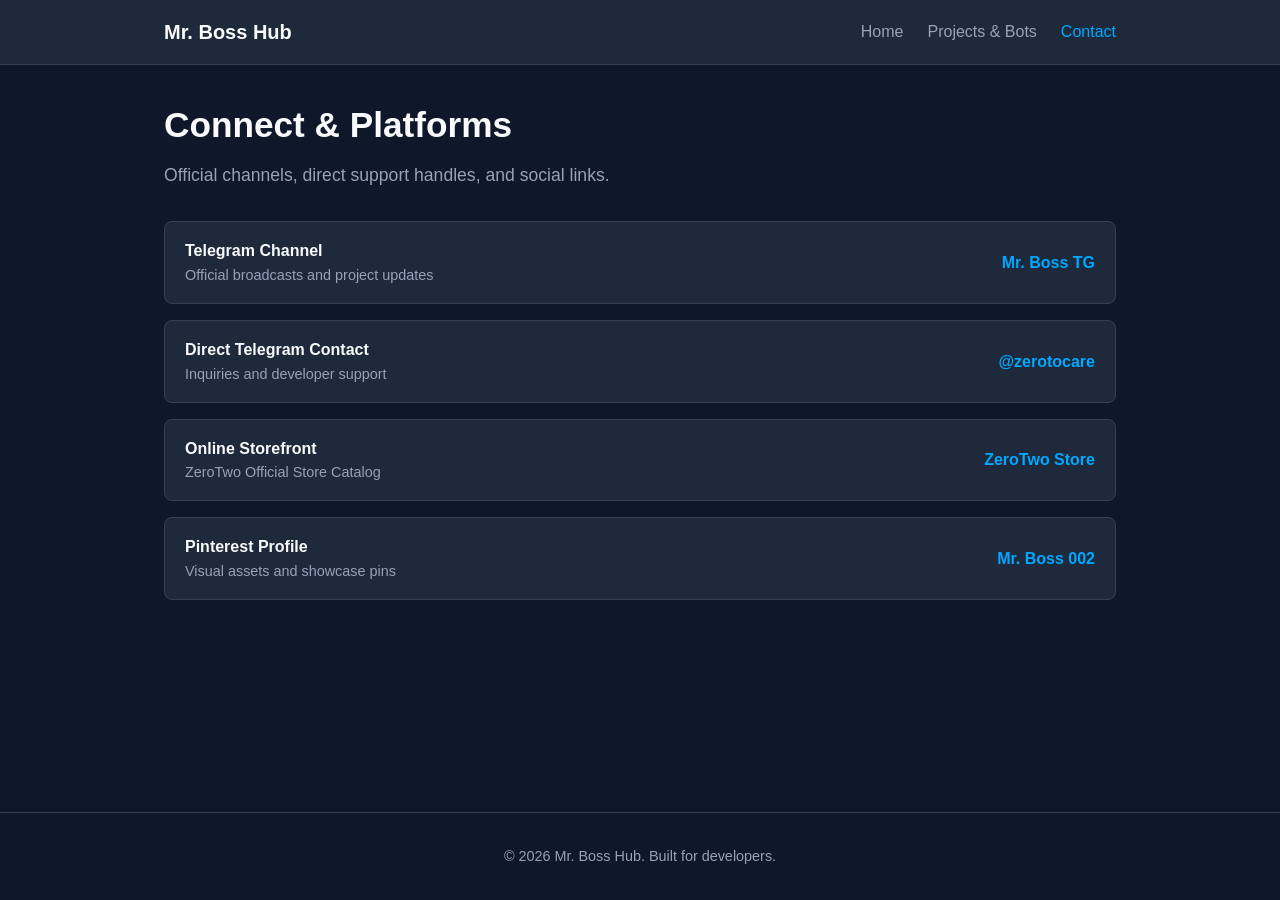
==== contact.html @ fef7d3c0 "Fix contact links for Telegram, Store, and Pinterest Updated links to point to specific channels and" ====
<!DOCTYPE html>
<html lang="en">
<head>
  <meta charset="UTF-8">
  <meta name="viewport" content="width=device-width, initial-scale=1.0">
  <title>Contact - Mr. Boss Hub</title>
  <link rel="stylesheet" href="style.css">
</head>
<body>

  <header>
    <nav>
      <a href="index.html" class="nav-brand">Mr. Boss Hub</a>
      <ul class="nav-links">
        <li><a href="index.html">Home</a></li>
        <li><a href="projects.html">Projects & Bots</a></li>
        <li><a href="contact.html" class="active">Contact</a></li>
      </ul>
    </nav>
  </header>

  <main>
    <section class="hero">
      <h1>Connect & Platforms</h1>
      <p>Official channels, direct support handles, and social links.</p>
    </section>

    <ul class="contact-list">
      <li class="contact-item">
        <div>
          <strong>Telegram Channel</strong>
          <p style="color: var(--text-muted); font-size: 0.9rem;">Official broadcasts and project updates</p>
        </div>
        <a href="https://t.me/MrBossTG" target="_blank" rel="noopener noreferrer">Mr. Boss TG</a>
      </li>

      <li class="contact-item">
        <div>
          <strong>Direct Telegram Contact</strong>
          <p style="color: var(--text-muted); font-size: 0.9rem;">Inquiries and developer support</p>
        </div>
        <a href="https://t.me/zerotocare" target="_blank" rel="noopener noreferrer">@zerotocare</a>
      </li>

      <li class="contact-item">
        <div>
          <strong>Online Storefront</strong>
          <p style="color: var(--text-muted); font-size: 0.9rem;">ZeroTwo Official Store Catalog</p>
        </div>
        <a href="https://sites.google.com/view/zerotwo-onlinestore" target="_blank" rel="noopener noreferrer">ZeroTwo Store</a>
      </li>

      <li class="contact-item">
        <div>
          <strong>Pinterest Profile</strong>
          <p style="color: var(--text-muted); font-size: 0.9rem;">Visual assets and showcase pins</p>
        </div>
        <a href="https://pinterest.com/MrBoss002" target="_blank" rel="noopener noreferrer">Mr. Boss 002</a>
      </li>
    </ul>
  </main>

  <footer>
    <p>&copy; 2026 Mr. Boss Hub. Built for developers.</p>
  </footer>

</body>
</html>
---- style.css ----
/* ==========================================================================
   Mr. Boss Hub - Developer Portfolio Stylesheet
   ========================================================================== */

:root {
  --bg-color: #0f172a;
  --card-bg: #1e293b;
  --accent-color: #0088cc;
  --accent-hover: #00a8ff;
  --text-main: #f8fafc;
  --text-muted: #94a3b8;
  --border-color: #334155;
  --success-color: #22c55e;
  --max-width: 1000px;
}

* {
  box-sizing: border-box;
  margin: 0;
  padding: 0;
}

body {
  font-family: -apple-system, BlinkMacSystemFont, "Segoe UI", Roboto, sans-serif;
  background-color: var(--bg-color);
  color: var(--text-main);
  line-height: 1.6;
  min-height: 100vh;
  display: flex;
  flex-direction: column;
}

/* --- Header & Navigation --- */
header {
  background-color: var(--card-bg);
  border-bottom: 1px solid var(--border-color);
  position: sticky;
  top: 0;
  z-index: 100;
}

nav {
  max-width: var(--max-width);
  margin: 0 auto;
  padding: 1rem 1.5rem;
  display: flex;
  justify-content: space-between;
  align-items: center;
}

.nav-brand {
  font-size: 1.25rem;
  font-weight: 700;
  color: var(--text-main);
  text-decoration: none;
}

.nav-links {
  display: flex;
  list-style: none;
  gap: 1.5rem;
}

.nav-links a {
  color: var(--text-muted);
  text-decoration: none;
  font-weight: 500;
  transition: color 0.2s ease;
}

.nav-links a:hover,
.nav-links a.active {
  color: var(--accent-hover);
}

/* --- Layout Container --- */
main {
  max-width: var(--max-width);
  width: 100%;
  margin: 2rem auto;
  padding: 0 1.5rem;
  flex: 1;
}

.hero {
  margin-bottom: 2rem;
}

.hero h1 {
  font-size: 2.2rem;
  margin-bottom: 0.5rem;
}

.hero p {
  color: var(--text-muted);
  font-size: 1.1rem;
}

/* --- Grid & Cards --- */
.card-grid {
  display: grid;
  grid-template-columns: repeat(auto-fit, minmax(280px, 1fr));
  gap: 1.5rem;
}

.card {
  background-color: var(--card-bg);
  border: 1px solid var(--border-color);
  border-radius: 8px;
  padding: 1.5rem;
  display: flex;
  flex-direction: column;
  justify-content: space-between;
  transition: transform 0.2s ease, border-color 0.2s ease;
}

.card:hover {
  transform: translateY(-3px);
  border-color: var(--accent-color);
}

.card-header {
  display: flex;
  justify-content: space-between;
  align-items: center;
  margin-bottom: 0.75rem;
}

.badge-online {
  background-color: rgba(34, 197, 94, 0.15);
  color: var(--success-color);
  font-size: 0.75rem;
  font-weight: 600;
  padding: 0.2rem 0.6rem;
  border-radius: 12px;
  border: 1px solid rgba(34, 197, 94, 0.3);
}

.btn {
  display: inline-block;
  background-color: var(--accent-color);
  color: #ffffff;
  padding: 0.6rem 1.2rem;
  border-radius: 6px;
  text-decoration: none;
  font-weight: 600;
  margin-top: 1rem;
  text-align: center;
  transition: background-color 0.2s ease;
}

.btn:hover {
  background-color: var(--accent-hover);
}

/* --- Contact List --- */
.contact-list {
  list-style: none;
  display: flex;
  flex-direction: column;
  gap: 1rem;
}

.contact-item {
  background-color: var(--card-bg);
  border: 1px solid var(--border-color);
  padding: 1rem 1.25rem;
  border-radius: 8px;
  display: flex;
  justify-content: space-between;
  align-items: center;
}

.contact-item a {
  color: var(--accent-hover);
  text-decoration: none;
  font-weight: 600;
}

footer {
  text-align: center;
  padding: 2rem 1.5rem;
  border-top: 1px solid var(--border-color);
  color: var(--text-muted);
  font-size: 0.9rem;
}
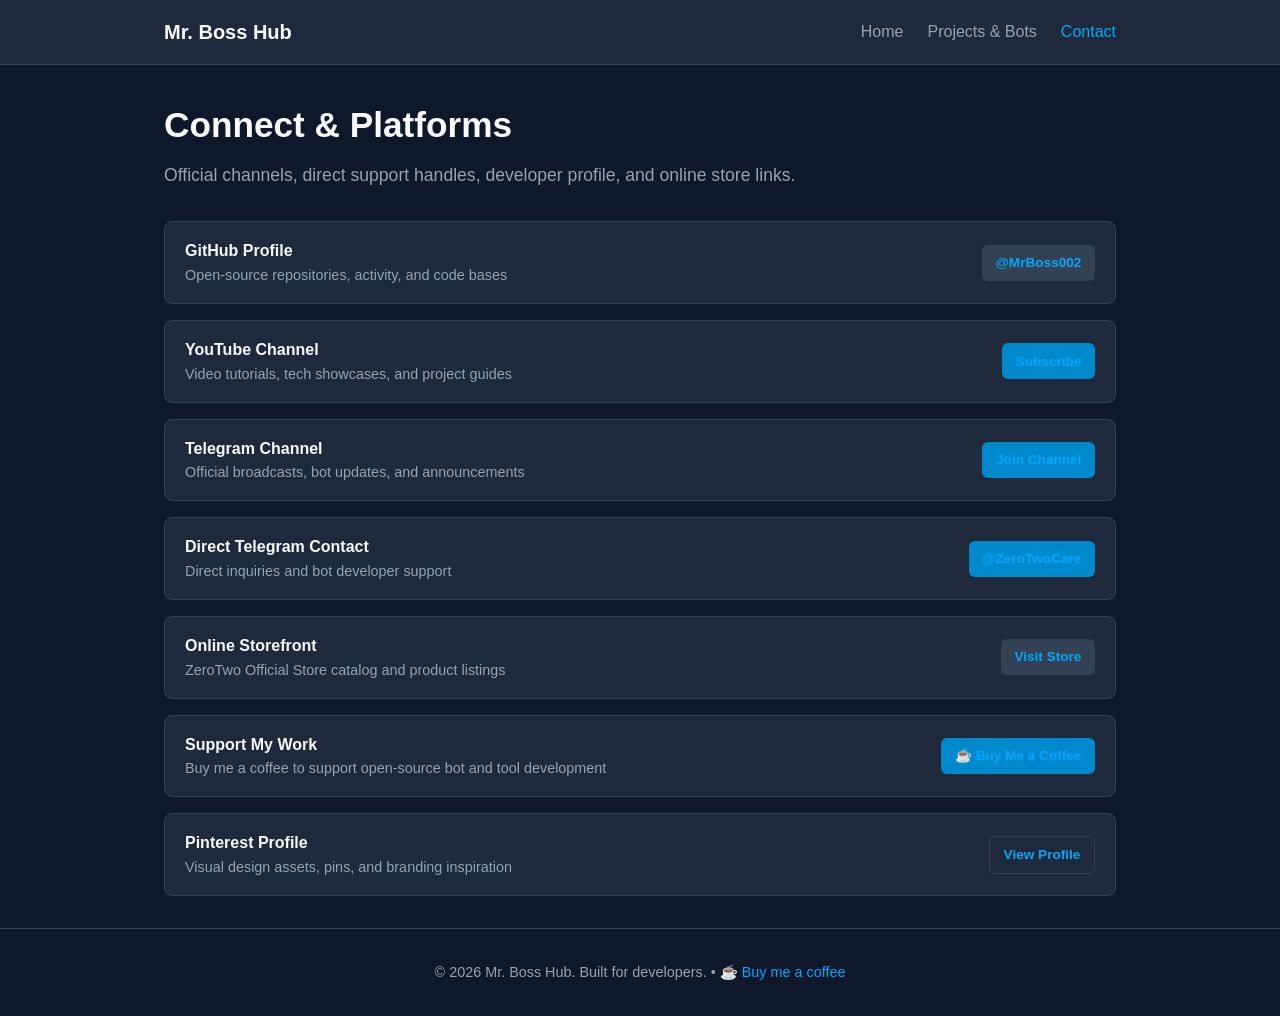
==== commit c536f733: "Update contact information and links in contact.html" ====
--- a/contact.html
+++ b/contact.html
@@ -22,46 +22,70 @@
   <main>
     <section class="hero">
       <h1>Connect & Platforms</h1>
-      <p>Official channels, direct support handles, and social links.</p>
+      <p>Official channels, direct support handles, developer profile, and online store links.</p>
     </section>
 
     <ul class="contact-list">
       <li class="contact-item">
         <div>
+          <strong>GitHub Profile</strong>
+          <p style="color: var(--text-muted); font-size: 0.9rem;">Open-source repositories, activity, and code bases</p>
+        </div>
+        <a href="https://github.com/MrBoss002" target="_blank" rel="noopener noreferrer" class="btn btn-secondary">@MrBoss002</a>
+      </li>
+
+      <li class="contact-item">
+        <div>
+          <strong>YouTube Channel</strong>
+          <p style="color: var(--text-muted); font-size: 0.9rem;">Video tutorials, tech showcases, and project guides</p>
+        </div>
+        <a href="https://youtube.com/@MrBoss002" target="_blank" rel="noopener noreferrer" class="btn btn-primary">Subscribe</a>
+      </li>
+
+      <li class="contact-item">
+        <div>
           <strong>Telegram Channel</strong>
-          <p style="color: var(--text-muted); font-size: 0.9rem;">Official broadcasts and project updates</p>
+          <p style="color: var(--text-muted); font-size: 0.9rem;">Official broadcasts, bot updates, and announcements</p>
         </div>
-        <a href="https://t.me/MrBossTG" target="_blank" rel="noopener noreferrer">Mr. Boss TG</a>
+        <a href="https://t.me/MrBossTG" target="_blank" rel="noopener noreferrer" class="btn btn-primary">Join Channel</a>
       </li>
 
       <li class="contact-item">
         <div>
           <strong>Direct Telegram Contact</strong>
-          <p style="color: var(--text-muted); font-size: 0.9rem;">Inquiries and developer support</p>
+          <p style="color: var(--text-muted); font-size: 0.9rem;">Direct inquiries and bot developer support</p>
         </div>
-        <a href="https://t.me/zerotocare" target="_blank" rel="noopener noreferrer">@zerotocare</a>
+        <a href="https://t.me/ZeroTwoCare" target="_blank" rel="noopener noreferrer" class="btn btn-primary">@ZeroTwoCare</a>
       </li>
 
       <li class="contact-item">
         <div>
           <strong>Online Storefront</strong>
-          <p style="color: var(--text-muted); font-size: 0.9rem;">ZeroTwo Official Store Catalog</p>
+          <p style="color: var(--text-muted); font-size: 0.9rem;">ZeroTwo Official Store catalog and product listings</p>
         </div>
-        <a href="https://sites.google.com/view/zerotwo-onlinestore" target="_blank" rel="noopener noreferrer">ZeroTwo Store</a>
+        <a href="https://sites.google.com/view/zerotwo-onlinestore" target="_blank" rel="noopener noreferrer" class="btn btn-secondary">Visit Store</a>
+      </li>
+
+      <li class="contact-item">
+        <div>
+          <strong>Support My Work</strong>
+          <p style="color: var(--text-muted); font-size: 0.9rem;">Buy me a coffee to support open-source bot and tool development</p>
+        </div>
+        <a href="https://www.buymeacoffee.com/MrBoss002" target="_blank" rel="noopener noreferrer" class="btn btn-primary">☕ Buy Me a Coffee</a>
       </li>
 
       <li class="contact-item">
         <div>
           <strong>Pinterest Profile</strong>
-          <p style="color: var(--text-muted); font-size: 0.9rem;">Visual assets and showcase pins</p>
+          <p style="color: var(--text-muted); font-size: 0.9rem;">Visual design assets, pins, and branding inspiration</p>
         </div>
-        <a href="https://pinterest.com/MrBoss002" target="_blank" rel="noopener noreferrer">Mr. Boss 002</a>
+        <a href="https://pinterest.com/MrBoss002" target="_blank" rel="noopener noreferrer" class="btn btn-action">View Profile</a>
       </li>
     </ul>
   </main>
 
   <footer>
-    <p>&copy; 2026 Mr. Boss Hub. Built for developers.</p>
+    <p>&copy; 2026 Mr. Boss Hub. Built for developers. • <a href="https://www.buymeacoffee.com/MrBoss002" target="_blank" rel="noopener noreferrer" style="color: var(--accent-hover); text-decoration: none;">☕ Buy me a coffee</a></p>
   </footer>
 
 </body>
--- a/style.css
+++ b/style.css
@@ -99,7 +99,7 @@
 /* --- Grid & Cards --- */
 .card-grid {
   display: grid;
-  grid-template-columns: repeat(auto-fit, minmax(280px, 1fr));
+  grid-template-columns: repeat(auto-fit, minmax(300px, 1fr));
   gap: 1.5rem;
 }
 
@@ -136,21 +136,73 @@
   border: 1px solid rgba(34, 197, 94, 0.3);
 }
 
+/* --- Tech Stack Tags --- */
+.tech-tags {
+  display: flex;
+  flex-wrap: wrap;
+  gap: 6px;
+  margin: 0.8rem 0;
+}
+
+.tag {
+  background-color: #0f172a;
+  color: var(--text-muted);
+  font-size: 0.75rem;
+  font-weight: 500;
+  padding: 2px 8px;
+  border-radius: 4px;
+  border: 1px solid var(--border-color);
+}
+
+/* --- Buttons & Action Rows --- */
+.card-actions {
+  display: flex;
+  flex-wrap: wrap;
+  gap: 8px;
+  margin-top: 1.25rem;
+}
+
 .btn {
-  display: inline-block;
+  display: inline-flex;
+  align-items: center;
+  justify-content: center;
+  padding: 0.45rem 0.85rem;
+  border-radius: 6px;
+  text-decoration: none;
+  font-size: 0.85rem;
+  font-weight: 600;
+  transition: all 0.2s ease;
+  cursor: pointer;
+}
+
+.btn-primary {
   background-color: var(--accent-color);
   color: #ffffff;
-  padding: 0.6rem 1.2rem;
-  border-radius: 6px;
-  text-decoration: none;
-  font-weight: 600;
-  margin-top: 1rem;
-  text-align: center;
-  transition: background-color 0.2s ease;
-}
-
-.btn:hover {
+}
+
+.btn-primary:hover {
   background-color: var(--accent-hover);
+}
+
+.btn-secondary {
+  background-color: #334155;
+  color: #ffffff;
+}
+
+.btn-secondary:hover {
+  background-color: #475569;
+}
+
+.btn-action {
+  background-color: transparent;
+  color: var(--text-muted);
+  border: 1px solid var(--border-color);
+}
+
+.btn-action:hover {
+  color: var(--text-main);
+  border-color: var(--accent-color);
+  background-color: rgba(0, 136, 204, 0.1);
 }
 
 /* --- Contact List --- */
@@ -177,6 +229,7 @@
   font-weight: 600;
 }
 
+/* --- Footer --- */
 footer {
   text-align: center;
   padding: 2rem 1.5rem;
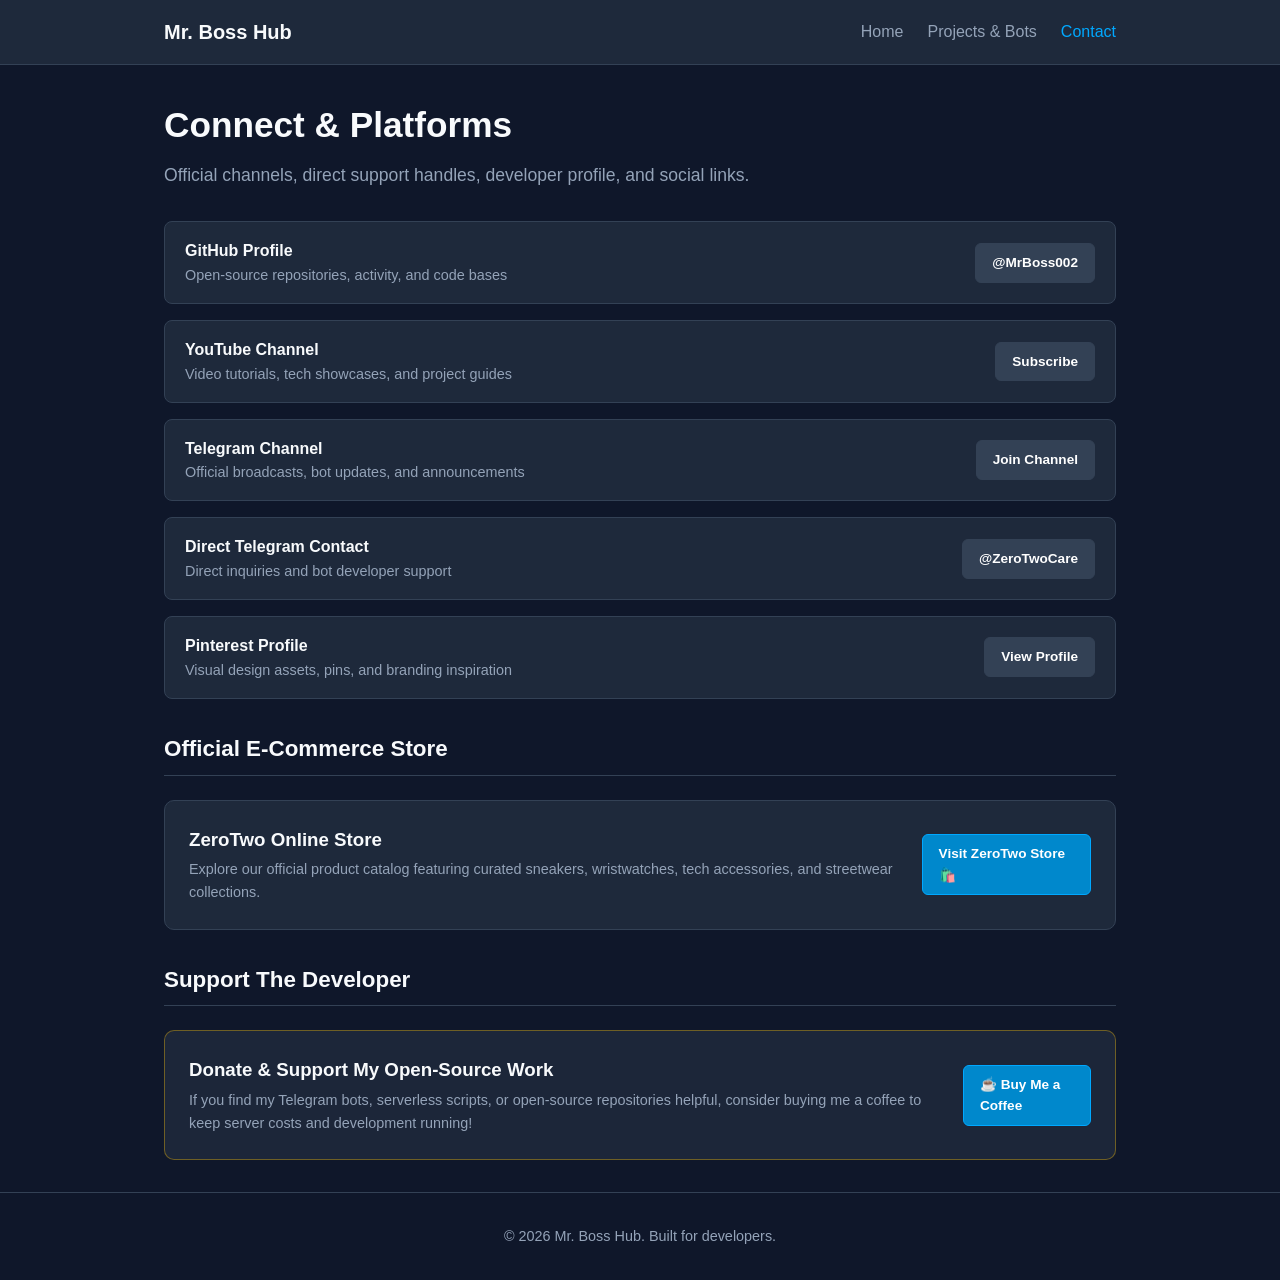
==== commit 6adae5e2: "Refactor contact section and update links Updated contact section with simplified links and removed " ====
--- a/contact.html
+++ b/contact.html
@@ -20,18 +20,19 @@
   </header>
 
   <main>
-    <section class="hero">
+    <section class="hero-simple">
       <h1>Connect & Platforms</h1>
-      <p>Official channels, direct support handles, developer profile, and online store links.</p>
+      <p>Official channels, direct support handles, developer profile, and social links.</p>
     </section>
 
+    <!-- Social & Developer Handles -->
     <ul class="contact-list">
       <li class="contact-item">
         <div>
           <strong>GitHub Profile</strong>
           <p style="color: var(--text-muted); font-size: 0.9rem;">Open-source repositories, activity, and code bases</p>
         </div>
-        <a href="https://github.com/MrBoss002" target="_blank" rel="noopener noreferrer" class="btn btn-secondary">@MrBoss002</a>
+        <a href="https://github.com/MrBoss002" target="_blank" rel="noopener noreferrer" class="btn">@MrBoss002</a>
       </li>
 
       <li class="contact-item">
@@ -39,7 +40,7 @@
           <strong>YouTube Channel</strong>
           <p style="color: var(--text-muted); font-size: 0.9rem;">Video tutorials, tech showcases, and project guides</p>
         </div>
-        <a href="https://youtube.com/@MrBoss002" target="_blank" rel="noopener noreferrer" class="btn btn-primary">Subscribe</a>
+        <a href="https://youtube.com/@MrBoss002" target="_blank" rel="noopener noreferrer" class="btn">Subscribe</a>
       </li>
 
       <li class="contact-item">
@@ -47,7 +48,7 @@
           <strong>Telegram Channel</strong>
           <p style="color: var(--text-muted); font-size: 0.9rem;">Official broadcasts, bot updates, and announcements</p>
         </div>
-        <a href="https://t.me/MrBossTG" target="_blank" rel="noopener noreferrer" class="btn btn-primary">Join Channel</a>
+        <a href="https://t.me/MrBossTG" target="_blank" rel="noopener noreferrer" class="btn">Join Channel</a>
       </li>
 
       <li class="contact-item">
@@ -55,23 +56,7 @@
           <strong>Direct Telegram Contact</strong>
           <p style="color: var(--text-muted); font-size: 0.9rem;">Direct inquiries and bot developer support</p>
         </div>
-        <a href="https://t.me/ZeroTwoCare" target="_blank" rel="noopener noreferrer" class="btn btn-primary">@ZeroTwoCare</a>
-      </li>
-
-      <li class="contact-item">
-        <div>
-          <strong>Online Storefront</strong>
-          <p style="color: var(--text-muted); font-size: 0.9rem;">ZeroTwo Official Store catalog and product listings</p>
-        </div>
-        <a href="https://sites.google.com/view/zerotwo-onlinestore" target="_blank" rel="noopener noreferrer" class="btn btn-secondary">Visit Store</a>
-      </li>
-
-      <li class="contact-item">
-        <div>
-          <strong>Support My Work</strong>
-          <p style="color: var(--text-muted); font-size: 0.9rem;">Buy me a coffee to support open-source bot and tool development</p>
-        </div>
-        <a href="https://www.buymeacoffee.com/MrBoss002" target="_blank" rel="noopener noreferrer" class="btn btn-primary">☕ Buy Me a Coffee</a>
+        <a href="https://t.me/ZeroTwoCare" target="_blank" rel="noopener noreferrer" class="btn">@ZeroTwoCare</a>
       </li>
 
       <li class="contact-item">
@@ -79,13 +64,33 @@
           <strong>Pinterest Profile</strong>
           <p style="color: var(--text-muted); font-size: 0.9rem;">Visual design assets, pins, and branding inspiration</p>
         </div>
-        <a href="https://pinterest.com/MrBoss002" target="_blank" rel="noopener noreferrer" class="btn btn-action">View Profile</a>
+        <a href="https://pinterest.com/MrBoss002" target="_blank" rel="noopener noreferrer" class="btn">View Profile</a>
       </li>
     </ul>
+
+    <!-- Dedicated E-Commerce Showcase -->
+    <h2 class="section-title">Official E-Commerce Store</h2>
+    <div class="special-box">
+      <div>
+        <h3>ZeroTwo Online Store</h3>
+        <p style="color: var(--text-muted); font-size: 0.9rem; margin-top: 4px;">Explore our official product catalog featuring curated sneakers, wristwatches, tech accessories, and streetwear collections.</p>
+      </div>
+      <a href="https://sites.google.com/view/zerotwo-onlinestore" target="_blank" rel="noopener noreferrer" class="btn btn-primary">Visit ZeroTwo Store 🛍️</a>
+    </div>
+
+    <!-- Dedicated Developer Support Section -->
+    <h2 class="section-title">Support The Developer</h2>
+    <div class="special-box special-box-support">
+      <div>
+        <h3>Donate & Support My Open-Source Work</h3>
+        <p style="color: var(--text-muted); font-size: 0.9rem; margin-top: 4px;">If you find my Telegram bots, serverless scripts, or open-source repositories helpful, consider buying me a coffee to keep server costs and development running!</p>
+      </div>
+      <a href="https://www.buymeacoffee.com/MrBoss002" target="_blank" rel="noopener noreferrer" class="btn btn-primary">☕ Buy Me a Coffee</a>
+    </div>
   </main>
 
   <footer>
-    <p>&copy; 2026 Mr. Boss Hub. Built for developers. • <a href="https://www.buymeacoffee.com/MrBoss002" target="_blank" rel="noopener noreferrer" style="color: var(--accent-hover); text-decoration: none;">☕ Buy me a coffee</a></p>
+    <p>&copy; 2026 Mr. Boss Hub. Built for developers.</p>
   </footer>
 
 </body>
--- a/style.css
+++ b/style.css
@@ -82,21 +82,94 @@
   flex: 1;
 }
 
-.hero {
+/* --- Home Hero with Avatar --- */
+.hero-wrapper {
+  display: flex;
+  align-items: center;
+  gap: 1.5rem;
+  margin-bottom: 2.5rem;
+}
+
+.profile-avatar {
+  width: 90px;
+  height: 90px;
+  border-radius: 50%;
+  border: 3px solid var(--accent-color);
+  object-fit: cover;
+  flex-shrink: 0;
+}
+
+.hero-text h1 {
+  font-size: 2.2rem;
+  margin-bottom: 0.3rem;
+}
+
+.hero-text p {
+  color: var(--text-muted);
+  font-size: 1.1rem;
+}
+
+.hero-simple {
   margin-bottom: 2rem;
 }
 
-.hero h1 {
+.hero-simple h1 {
   font-size: 2.2rem;
   margin-bottom: 0.5rem;
 }
 
-.hero p {
+.hero-simple p {
   color: var(--text-muted);
   font-size: 1.1rem;
 }
 
-/* --- Grid & Cards --- */
+/* --- Home Showcase Sections --- */
+.section-title {
+  font-size: 1.4rem;
+  margin: 2rem 0 1rem 0;
+  color: var(--text-main);
+  border-bottom: 1px solid var(--border-color);
+  padding-bottom: 0.5rem;
+}
+
+.featured-banner {
+  background-color: var(--card-bg);
+  border: 1px solid var(--accent-color);
+  border-radius: 10px;
+  padding: 1.75rem;
+  margin-bottom: 2rem;
+}
+
+.featured-header {
+  display: flex;
+  justify-content: space-between;
+  align-items: center;
+  margin-bottom: 0.75rem;
+}
+
+.home-nav-grid {
+  display: grid;
+  grid-template-columns: repeat(auto-fit, minmax(280px, 1fr));
+  gap: 1.5rem;
+}
+
+.home-nav-card {
+  background-color: var(--card-bg);
+  border: 1px solid var(--border-color);
+  border-radius: 8px;
+  padding: 1.5rem;
+  display: flex;
+  flex-direction: column;
+  justify-content: space-between;
+  transition: transform 0.2s ease, border-color 0.2s ease;
+}
+
+.home-nav-card:hover {
+  transform: translateY(-3px);
+  border-color: var(--accent-color);
+}
+
+/* --- Projects Grid & Cards --- */
 .card-grid {
   display: grid;
   grid-template-columns: repeat(auto-fit, minmax(300px, 1fr));
@@ -136,7 +209,7 @@
   border: 1px solid rgba(34, 197, 94, 0.3);
 }
 
-/* --- Tech Stack Tags --- */
+/* --- Tech Tags --- */
 .tech-tags {
   display: flex;
   flex-wrap: wrap;
@@ -154,7 +227,7 @@
   border: 1px solid var(--border-color);
 }
 
-/* --- Buttons & Action Rows --- */
+/* --- Universal Buttons --- */
 .card-actions {
   display: flex;
   flex-wrap: wrap;
@@ -166,46 +239,36 @@
   display: inline-flex;
   align-items: center;
   justify-content: center;
-  padding: 0.45rem 0.85rem;
+  padding: 0.5rem 1rem;
   border-radius: 6px;
   text-decoration: none;
   font-size: 0.85rem;
   font-weight: 600;
+  background-color: #334155;
+  color: #ffffff;
+  border: 1px solid var(--border-color);
   transition: all 0.2s ease;
   cursor: pointer;
+}
+
+.btn:hover {
+  background-color: var(--accent-color);
+  color: #ffffff;
+  border-color: var(--accent-hover);
+  transform: translateY(-1px);
 }
 
 .btn-primary {
   background-color: var(--accent-color);
   color: #ffffff;
+  border-color: var(--accent-hover);
 }
 
 .btn-primary:hover {
   background-color: var(--accent-hover);
 }
 
-.btn-secondary {
-  background-color: #334155;
-  color: #ffffff;
-}
-
-.btn-secondary:hover {
-  background-color: #475569;
-}
-
-.btn-action {
-  background-color: transparent;
-  color: var(--text-muted);
-  border: 1px solid var(--border-color);
-}
-
-.btn-action:hover {
-  color: var(--text-main);
-  border-color: var(--accent-color);
-  background-color: rgba(0, 136, 204, 0.1);
-}
-
-/* --- Contact List --- */
+/* --- Contact List & Dedicated Sections --- */
 .contact-list {
   list-style: none;
   display: flex;
@@ -223,10 +286,41 @@
   align-items: center;
 }
 
-.contact-item a {
-  color: var(--accent-hover);
-  text-decoration: none;
-  font-weight: 600;
+.special-box {
+  background-color: var(--card-bg);
+  border: 1px solid var(--border-color);
+  border-radius: 10px;
+  padding: 1.5rem;
+  margin-top: 1.5rem;
+  display: flex;
+  justify-content: space-between;
+  align-items: center;
+  gap: 1rem;
+}
+
+.special-box-support {
+  border-color: rgba(234, 179, 8, 0.4);
+  background-color: rgba(30, 41, 59, 0.9);
+}
+
+/* Responsive adjustment for Mobile */
+@media (max-width: 600px) {
+  .hero-wrapper {
+    flex-direction: column;
+    text-align: center;
+  }
+
+  .contact-item,
+  .special-box {
+    flex-direction: column;
+    align-items: flex-start;
+    gap: 0.75rem;
+  }
+
+  .contact-item .btn,
+  .special-box .btn {
+    width: 100%;
+  }
 }
 
 /* --- Footer --- */
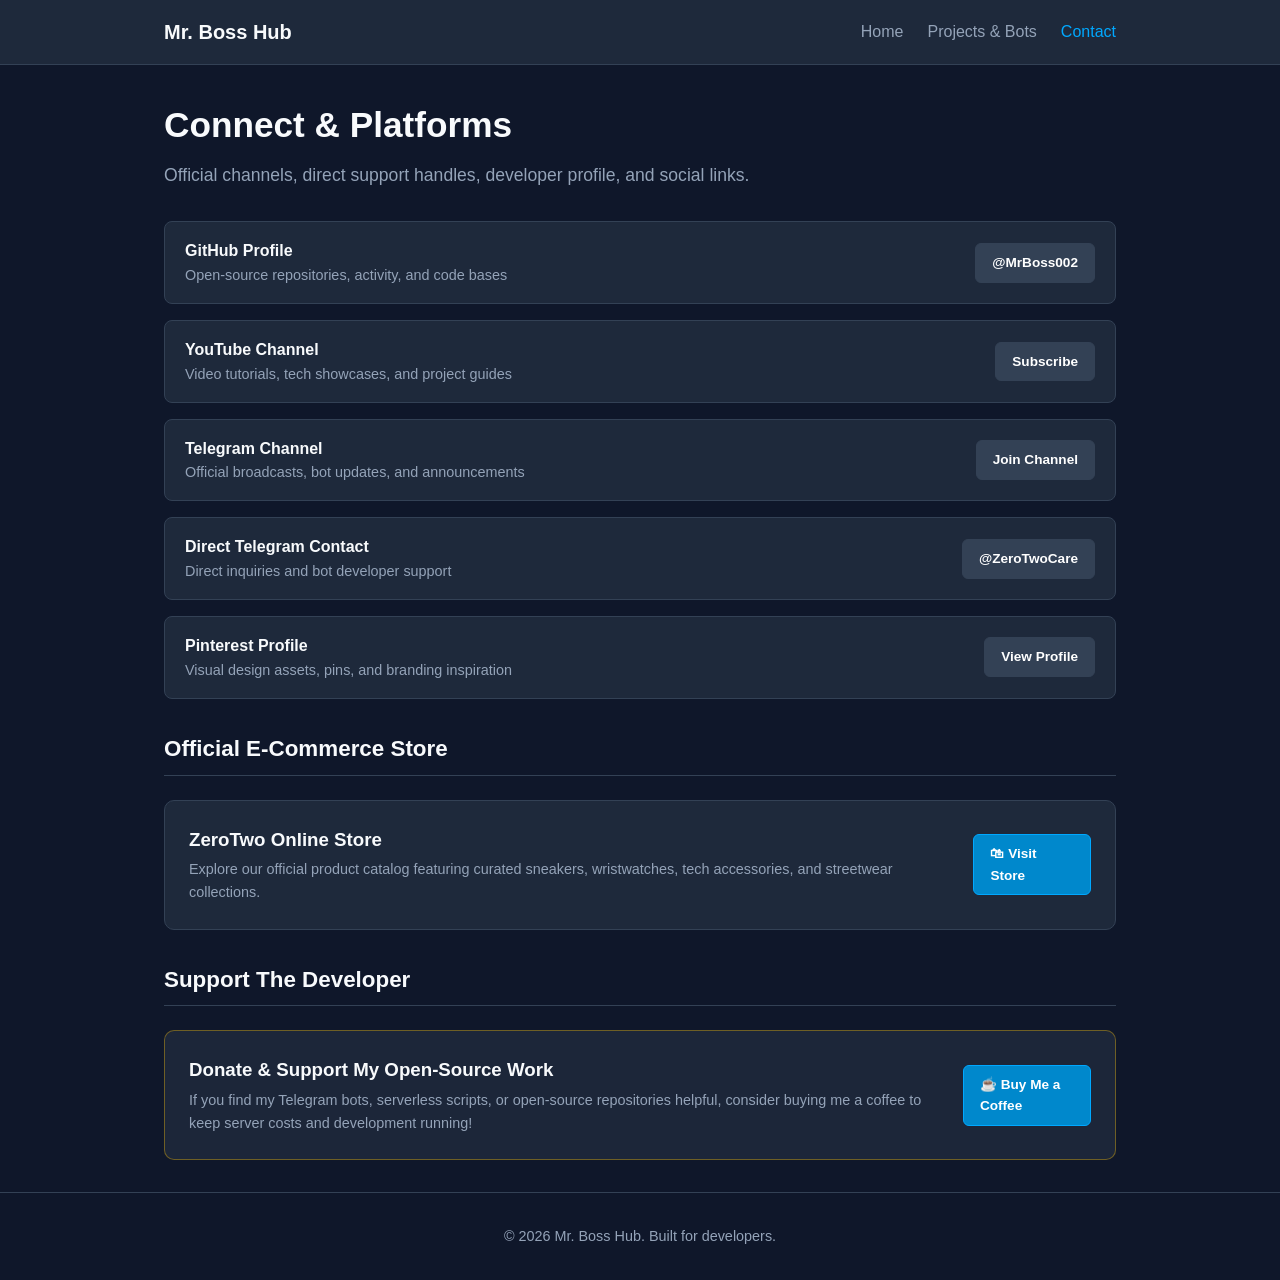
==== commit 1c6c6fd9: "Update store link button text" ====
--- a/contact.html
+++ b/contact.html
@@ -75,7 +75,7 @@
         <h3>ZeroTwo Online Store</h3>
         <p style="color: var(--text-muted); font-size: 0.9rem; margin-top: 4px;">Explore our official product catalog featuring curated sneakers, wristwatches, tech accessories, and streetwear collections.</p>
       </div>
-      <a href="https://sites.google.com/view/zerotwo-onlinestore" target="_blank" rel="noopener noreferrer" class="btn btn-primary">Visit ZeroTwo Store 🛍️</a>
+      <a href="https://sites.google.com/view/zerotwo-onlinestore" target="_blank" rel="noopener noreferrer" class="btn btn-primary">🛍 Visit Store</a>
     </div>
 
     <!-- Dedicated Developer Support Section -->
--- a/style.css
+++ b/style.css
@@ -85,7 +85,7 @@
 /* --- Home Hero with Avatar --- */
 .hero-wrapper {
   display: flex;
-  align-items: center;
+  align-items: flex-start; /* Aligns avatar to top */
   gap: 1.5rem;
   margin-bottom: 2.5rem;
 }
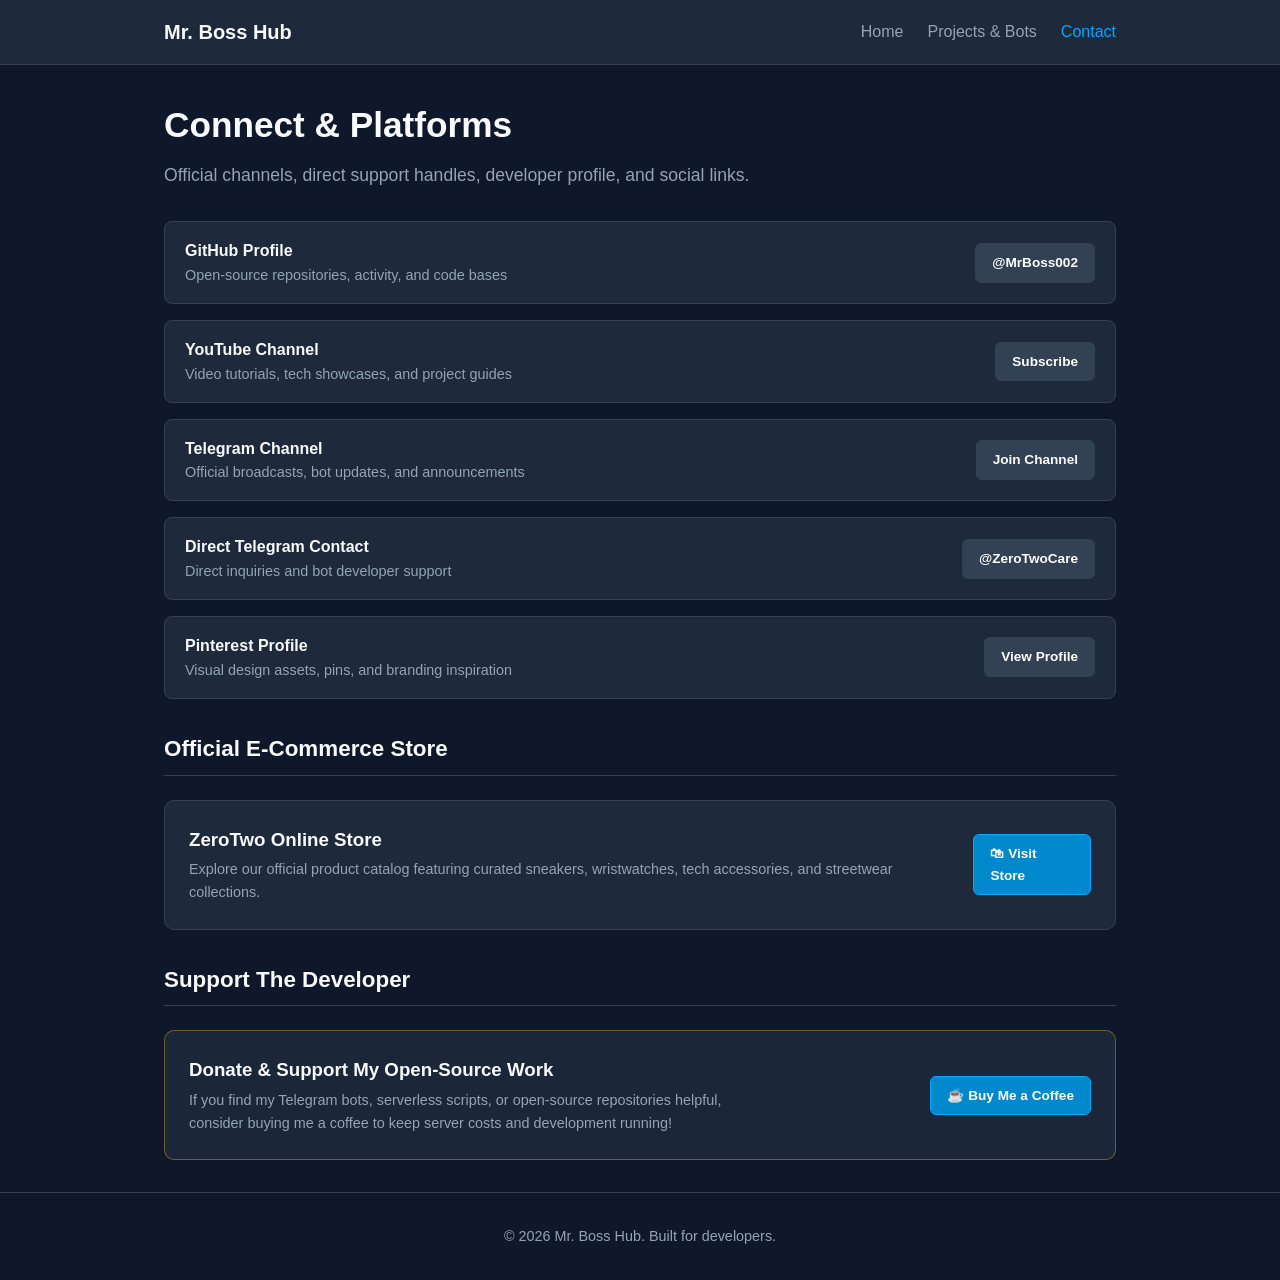
==== commit dcfb4504: "Improve donation message formatting Updated donation message to include a line break for better read" ====
--- a/contact.html
+++ b/contact.html
@@ -83,7 +83,7 @@
     <div class="special-box special-box-support">
       <div>
         <h3>Donate & Support My Open-Source Work</h3>
-        <p style="color: var(--text-muted); font-size: 0.9rem; margin-top: 4px;">If you find my Telegram bots, serverless scripts, or open-source repositories helpful, consider buying me a coffee to keep server costs and development running!</p>
+        <p style="color: var(--text-muted); font-size: 0.9rem; margin-top: 4px;">If you find my Telegram bots, serverless scripts, or open-source repositories helpful,<br> consider buying me a coffee to keep server costs and development running!</p>
       </div>
       <a href="https://www.buymeacoffee.com/MrBoss002" target="_blank" rel="noopener noreferrer" class="btn btn-primary">☕ Buy Me a Coffee</a>
     </div>
--- a/style.css
+++ b/style.css
@@ -268,6 +268,12 @@
   background-color: var(--accent-hover);
 }
 
+.btn-single-line {
+  white-space: nowrap;
+  flex-shrink: 0;
+  padding: 0.6rem 1.25rem;
+}
+
 /* --- Contact List & Dedicated Sections --- */
 .contact-list {
   list-style: none;
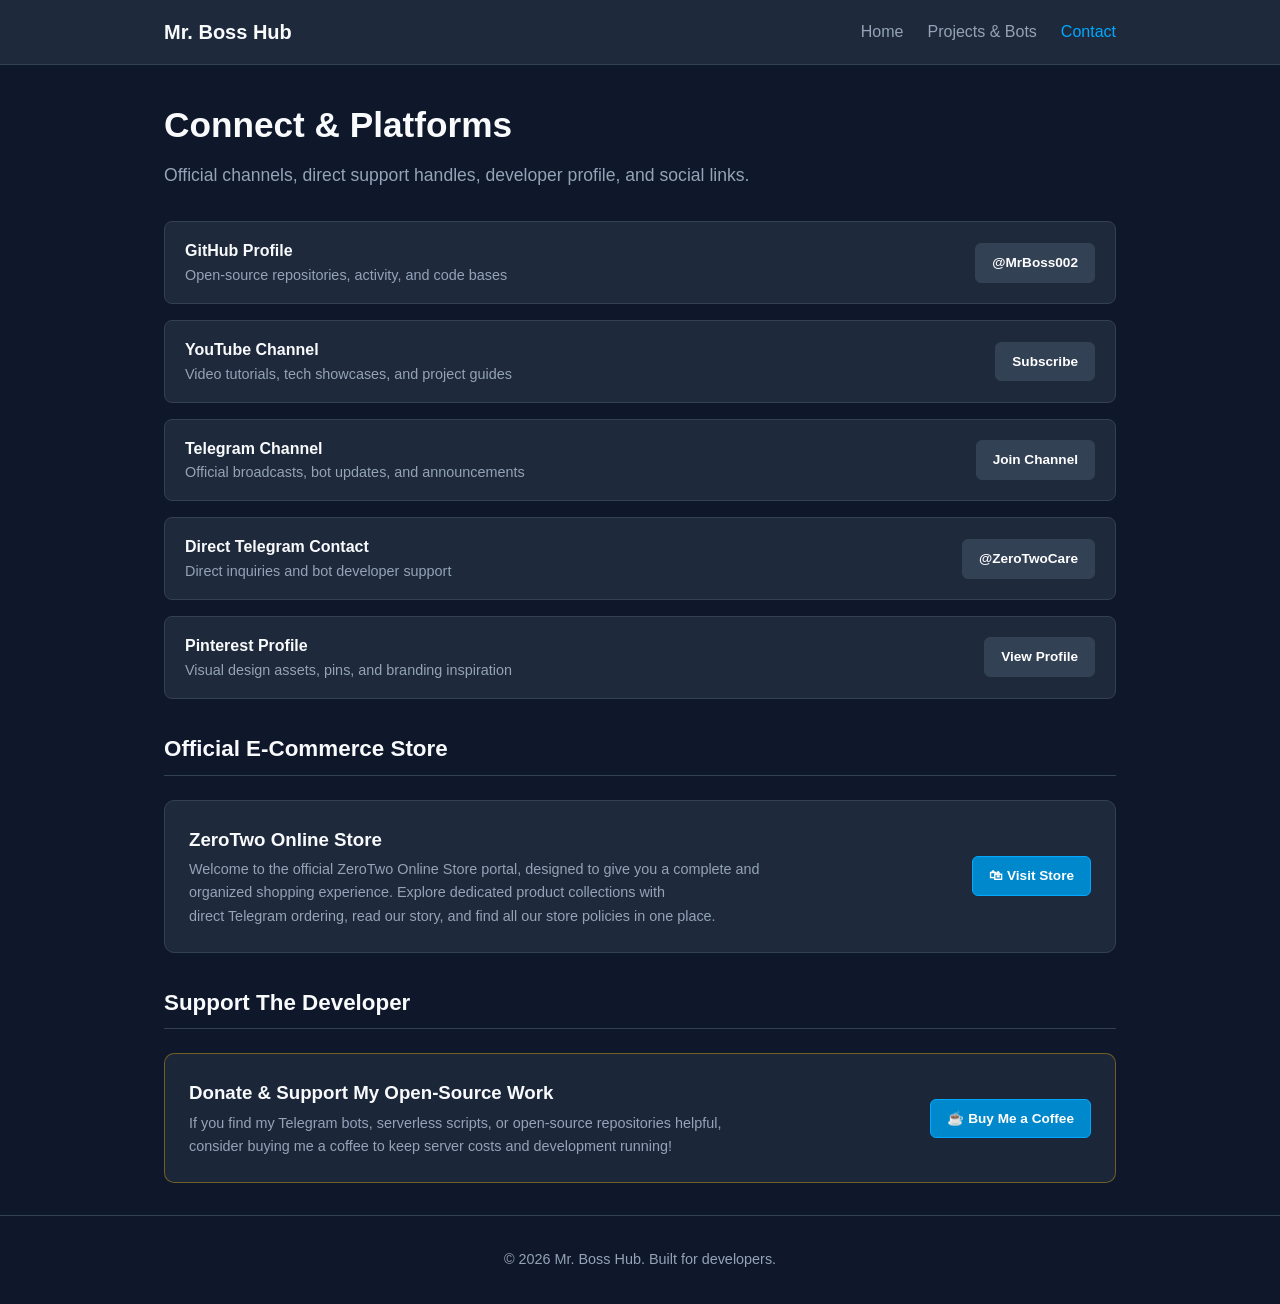
==== commit 94b17357: "Revise store description in contact.html Updated store description for clarity and detail." ====
--- a/contact.html
+++ b/contact.html
@@ -73,7 +73,7 @@
     <div class="special-box">
       <div>
         <h3>ZeroTwo Online Store</h3>
-        <p style="color: var(--text-muted); font-size: 0.9rem; margin-top: 4px;">Explore our official product catalog featuring curated sneakers, wristwatches, tech accessories, and streetwear collections.</p>
+        <p style="color: var(--text-muted); font-size: 0.9rem; margin-top: 4px;">Welcome to the official ZeroTwo Online Store portal, designed to give you a complete and <br>organized shopping experience. Explore dedicated product collections with <br>direct Telegram ordering, read our story, and find all our store policies in one place.</p>
       </div>
       <a href="https://sites.google.com/view/zerotwo-onlinestore" target="_blank" rel="noopener noreferrer" class="btn btn-primary">🛍 Visit Store</a>
     </div>
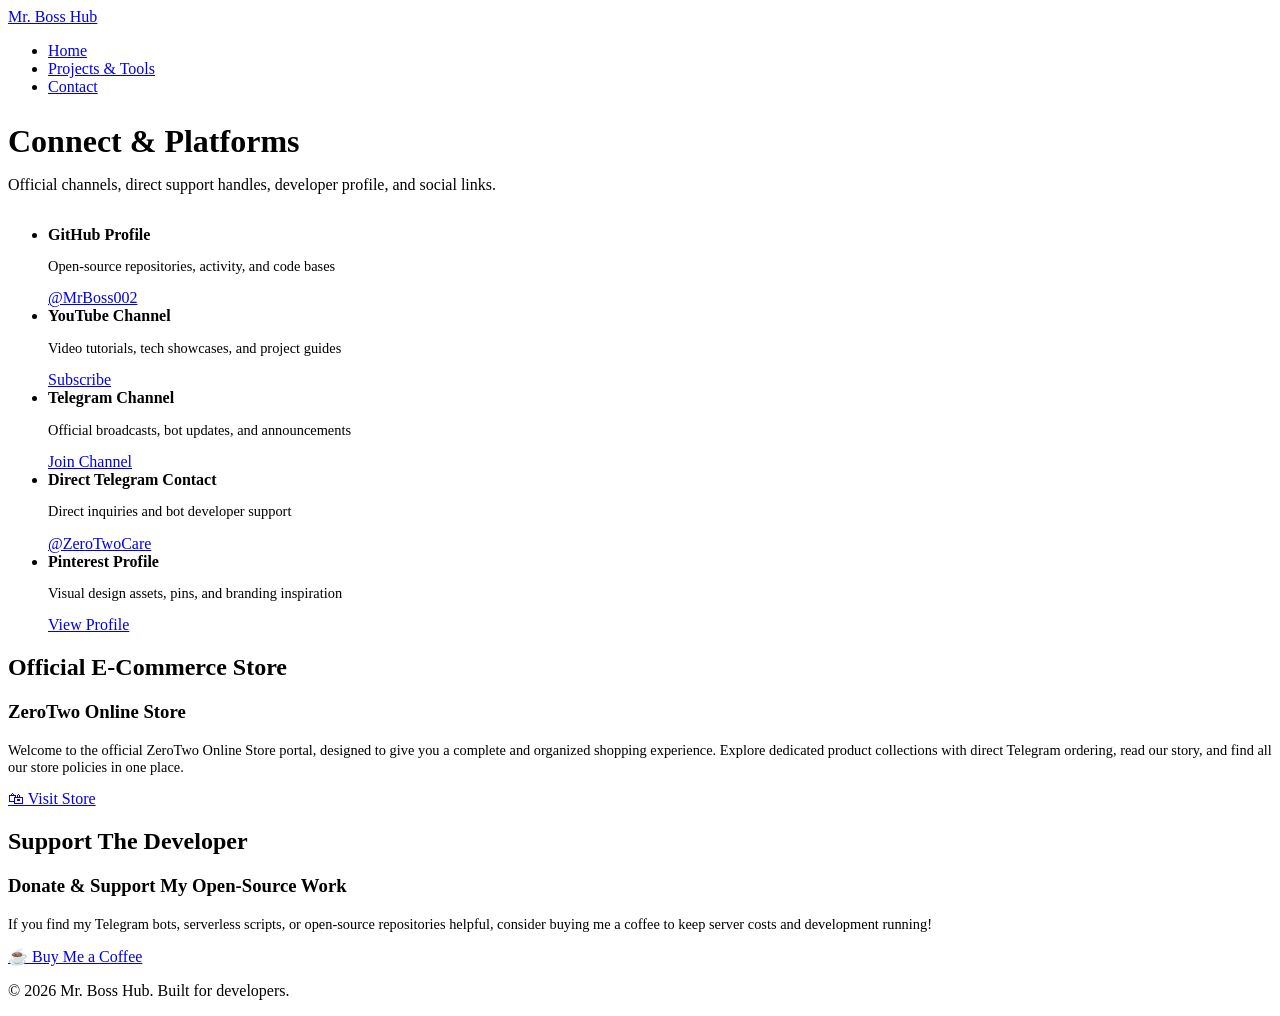
==== commit 21e9335d: "Update contact.html for styling and content changes" ====
--- a/contact.html
+++ b/contact.html
@@ -4,7 +4,7 @@
   <meta charset="UTF-8">
   <meta name="viewport" content="width=device-width, initial-scale=1.0">
   <title>Contact - Mr. Boss Hub</title>
-  <link rel="stylesheet" href="style.css">
+  <link rel="stylesheet" href="styles.css">
 </head>
 <body>
 
@@ -13,21 +13,21 @@
       <a href="index.html" class="nav-brand">Mr. Boss Hub</a>
       <ul class="nav-links">
         <li><a href="index.html">Home</a></li>
-        <li><a href="projects.html">Projects & Bots</a></li>
+        <li><a href="projects.html">Projects & Tools</a></li>
         <li><a href="contact.html" class="active">Contact</a></li>
       </ul>
     </nav>
   </header>
 
   <main>
-    <section class="hero-simple">
-      <h1>Connect & Platforms</h1>
-      <p>Official channels, direct support handles, developer profile, and social links.</p>
+    <section class="hero" style="margin-bottom: 2rem;">
+      <h1 style="font-size: 2rem; margin-bottom: 0.5rem;">Connect & Platforms</h1>
+      <p style="color: var(--text-muted);">Official channels, direct support handles, developer profile, and social links.</p>
     </section>
 
     <!-- Social & Developer Handles -->
     <ul class="contact-list">
-      <li class="contact-item">
+      <li class="contact-item glass-card">
         <div>
           <strong>GitHub Profile</strong>
           <p style="color: var(--text-muted); font-size: 0.9rem;">Open-source repositories, activity, and code bases</p>
@@ -35,7 +35,7 @@
         <a href="https://github.com/MrBoss002" target="_blank" rel="noopener noreferrer" class="btn">@MrBoss002</a>
       </li>
 
-      <li class="contact-item">
+      <li class="contact-item glass-card">
         <div>
           <strong>YouTube Channel</strong>
           <p style="color: var(--text-muted); font-size: 0.9rem;">Video tutorials, tech showcases, and project guides</p>
@@ -43,7 +43,7 @@
         <a href="https://youtube.com/@MrBoss002" target="_blank" rel="noopener noreferrer" class="btn">Subscribe</a>
       </li>
 
-      <li class="contact-item">
+      <li class="contact-item glass-card">
         <div>
           <strong>Telegram Channel</strong>
           <p style="color: var(--text-muted); font-size: 0.9rem;">Official broadcasts, bot updates, and announcements</p>
@@ -51,7 +51,7 @@
         <a href="https://t.me/MrBossTG" target="_blank" rel="noopener noreferrer" class="btn">Join Channel</a>
       </li>
 
-      <li class="contact-item">
+      <li class="contact-item glass-card">
         <div>
           <strong>Direct Telegram Contact</strong>
           <p style="color: var(--text-muted); font-size: 0.9rem;">Direct inquiries and bot developer support</p>
@@ -59,7 +59,7 @@
         <a href="https://t.me/ZeroTwoCare" target="_blank" rel="noopener noreferrer" class="btn">@ZeroTwoCare</a>
       </li>
 
-      <li class="contact-item">
+      <li class="contact-item glass-card">
         <div>
           <strong>Pinterest Profile</strong>
           <p style="color: var(--text-muted); font-size: 0.9rem;">Visual design assets, pins, and branding inspiration</p>
@@ -70,20 +70,20 @@
 
     <!-- Dedicated E-Commerce Showcase -->
     <h2 class="section-title">Official E-Commerce Store</h2>
-    <div class="special-box">
+    <div class="special-box glass-card">
       <div>
         <h3>ZeroTwo Online Store</h3>
-        <p style="color: var(--text-muted); font-size: 0.9rem; margin-top: 4px;">Welcome to the official ZeroTwo Online Store portal, designed to give you a complete and <br>organized shopping experience. Explore dedicated product collections with <br>direct Telegram ordering, read our story, and find all our store policies in one place.</p>
+        <p style="color: var(--text-muted); font-size: 0.9rem; margin-top: 4px;">Welcome to the official ZeroTwo Online Store portal, designed to give you a complete and organized shopping experience. Explore dedicated product collections with direct Telegram ordering, read our story, and find all our store policies in one place.</p>
       </div>
       <a href="https://sites.google.com/view/zerotwo-onlinestore" target="_blank" rel="noopener noreferrer" class="btn btn-primary">🛍 Visit Store</a>
     </div>
 
     <!-- Dedicated Developer Support Section -->
     <h2 class="section-title">Support The Developer</h2>
-    <div class="special-box special-box-support">
+    <div class="special-box special-box-support glass-card">
       <div>
         <h3>Donate & Support My Open-Source Work</h3>
-        <p style="color: var(--text-muted); font-size: 0.9rem; margin-top: 4px;">If you find my Telegram bots, serverless scripts, or open-source repositories helpful,<br> consider buying me a coffee to keep server costs and development running!</p>
+        <p style="color: var(--text-muted); font-size: 0.9rem; margin-top: 4px;">If you find my Telegram bots, serverless scripts, or open-source repositories helpful, consider buying me a coffee to keep server costs and development running!</p>
       </div>
       <a href="https://www.buymeacoffee.com/MrBoss002" target="_blank" rel="noopener noreferrer" class="btn btn-primary">☕ Buy Me a Coffee</a>
     </div>
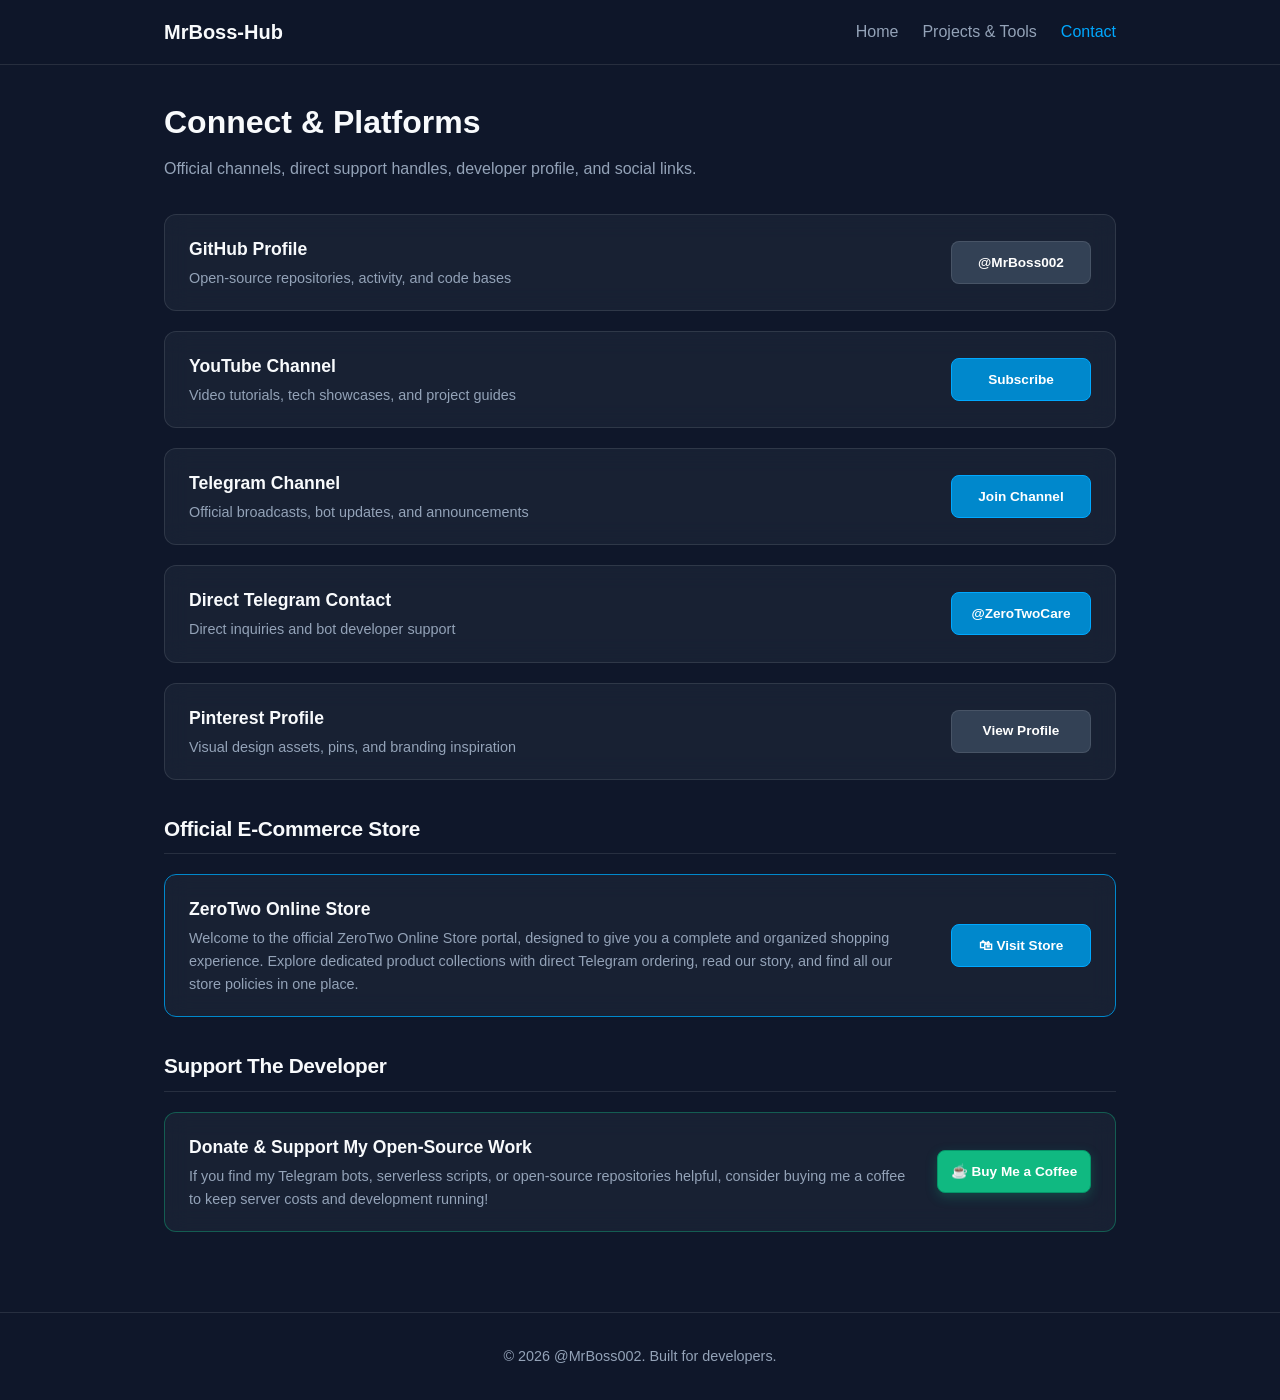
==== commit b3ae3e91: "Update branding and contact information in HTML" ====
--- a/contact.html
+++ b/contact.html
@@ -3,14 +3,14 @@
 <head>
   <meta charset="UTF-8">
   <meta name="viewport" content="width=device-width, initial-scale=1.0">
-  <title>Contact - Mr. Boss Hub</title>
+  <title>Contact - MrBoss-Hub</title>
   <link rel="stylesheet" href="styles.css">
 </head>
 <body>
 
   <header>
     <nav>
-      <a href="index.html" class="nav-brand">Mr. Boss Hub</a>
+      <a href="index.html" class="nav-brand">MrBoss-Hub</a>
       <ul class="nav-links">
         <li><a href="index.html">Home</a></li>
         <li><a href="projects.html">Projects & Tools</a></li>
@@ -27,42 +27,42 @@
 
     <!-- Social & Developer Handles -->
     <ul class="contact-list">
-      <li class="contact-item glass-card">
-        <div>
+      <li class="contact-item">
+        <div class="contact-info">
           <strong>GitHub Profile</strong>
-          <p style="color: var(--text-muted); font-size: 0.9rem;">Open-source repositories, activity, and code bases</p>
+          <span>Open-source repositories, activity, and code bases</span>
         </div>
         <a href="https://github.com/MrBoss002" target="_blank" rel="noopener noreferrer" class="btn">@MrBoss002</a>
       </li>
 
-      <li class="contact-item glass-card">
-        <div>
+      <li class="contact-item">
+        <div class="contact-info">
           <strong>YouTube Channel</strong>
-          <p style="color: var(--text-muted); font-size: 0.9rem;">Video tutorials, tech showcases, and project guides</p>
+          <span>Video tutorials, tech showcases, and project guides</span>
         </div>
-        <a href="https://youtube.com/@MrBoss002" target="_blank" rel="noopener noreferrer" class="btn">Subscribe</a>
+        <a href="https://youtube.com/@MrBoss002" target="_blank" rel="noopener noreferrer" class="btn btn-primary">Subscribe</a>
       </li>
 
-      <li class="contact-item glass-card">
-        <div>
+      <li class="contact-item">
+        <div class="contact-info">
           <strong>Telegram Channel</strong>
-          <p style="color: var(--text-muted); font-size: 0.9rem;">Official broadcasts, bot updates, and announcements</p>
+          <span>Official broadcasts, bot updates, and announcements</span>
         </div>
-        <a href="https://t.me/MrBossTG" target="_blank" rel="noopener noreferrer" class="btn">Join Channel</a>
+        <a href="https://t.me/MrBossTG" target="_blank" rel="noopener noreferrer" class="btn btn-primary">Join Channel</a>
       </li>
 
-      <li class="contact-item glass-card">
-        <div>
+      <li class="contact-item">
+        <div class="contact-info">
           <strong>Direct Telegram Contact</strong>
-          <p style="color: var(--text-muted); font-size: 0.9rem;">Direct inquiries and bot developer support</p>
+          <span>Direct inquiries and bot developer support</span>
         </div>
-        <a href="https://t.me/ZeroTwoCare" target="_blank" rel="noopener noreferrer" class="btn">@ZeroTwoCare</a>
+        <a href="https://t.me/ZeroTwoCare" target="_blank" rel="noopener noreferrer" class="btn btn-primary">@ZeroTwoCare</a>
       </li>
 
-      <li class="contact-item glass-card">
-        <div>
+      <li class="contact-item">
+        <div class="contact-info">
           <strong>Pinterest Profile</strong>
-          <p style="color: var(--text-muted); font-size: 0.9rem;">Visual design assets, pins, and branding inspiration</p>
+          <span>Visual design assets, pins, and branding inspiration</span>
         </div>
         <a href="https://pinterest.com/MrBoss002" target="_blank" rel="noopener noreferrer" class="btn">View Profile</a>
       </li>
@@ -70,27 +70,27 @@
 
     <!-- Dedicated E-Commerce Showcase -->
     <h2 class="section-title">Official E-Commerce Store</h2>
-    <div class="special-box glass-card">
-      <div>
-        <h3>ZeroTwo Online Store</h3>
-        <p style="color: var(--text-muted); font-size: 0.9rem; margin-top: 4px;">Welcome to the official ZeroTwo Online Store portal, designed to give you a complete and organized shopping experience. Explore dedicated product collections with direct Telegram ordering, read our story, and find all our store policies in one place.</p>
+    <div class="contact-item" style="border-color: var(--accent-color);">
+      <div class="contact-info">
+        <strong>ZeroTwo Online Store</strong>
+        <span>Welcome to the official ZeroTwo Online Store portal, designed to give you a complete and organized shopping experience. Explore dedicated product collections with direct Telegram ordering, read our story, and find all our store policies in one place.</span>
       </div>
       <a href="https://sites.google.com/view/zerotwo-onlinestore" target="_blank" rel="noopener noreferrer" class="btn btn-primary">🛍 Visit Store</a>
     </div>
 
     <!-- Dedicated Developer Support Section -->
     <h2 class="section-title">Support The Developer</h2>
-    <div class="special-box special-box-support glass-card">
-      <div>
-        <h3>Donate & Support My Open-Source Work</h3>
-        <p style="color: var(--text-muted); font-size: 0.9rem; margin-top: 4px;">If you find my Telegram bots, serverless scripts, or open-source repositories helpful, consider buying me a coffee to keep server costs and development running!</p>
+    <div class="contact-item" style="border-color: rgba(16, 185, 129, 0.4);">
+      <div class="contact-info">
+        <strong>Donate & Support My Open-Source Work</strong>
+        <span>If you find my Telegram bots, serverless scripts, or open-source repositories helpful, consider buying me a coffee to keep server costs and development running!</span>
       </div>
-      <a href="https://www.buymeacoffee.com/MrBoss002" target="_blank" rel="noopener noreferrer" class="btn btn-primary">☕ Buy Me a Coffee</a>
+      <a href="https://www.buymeacoffee.com/MrBoss002" target="_blank" rel="noopener noreferrer" class="btn btn-arcade">☕ Buy Me a Coffee</a>
     </div>
   </main>
 
   <footer>
-    <p>&copy; 2026 Mr. Boss Hub. Built for developers.</p>
+    <p>&copy; 2026 @MrBoss002. Built for developers.</p>
   </footer>
 
 </body>
--- a/styles.css
+++ b/styles.css
@@ -0,0 +1,384 @@
+/* ==========================================================================
+   Mr. Boss Hub - Developer Portfolio Stylesheet
+   ========================================================================== */
+
+:root {
+  --bg-color: #0f172a;
+  --card-bg: rgba(30, 41, 59, 0.6);
+  --accent-color: #0088cc;
+  --accent-hover: #00a8ff;
+  --arcade-color: #10b981;
+  --arcade-hover: #059669;
+  --text-main: #f8fafc;
+  --text-muted: #94a3b8;
+  --border-color: rgba(255, 255, 255, 0.1);
+  --success-color: #22c55e;
+  --max-width: 1000px;
+}
+
+* {
+  box-sizing: border-box;
+  margin: 0;
+  padding: 0;
+}
+
+body {
+  font-family: -apple-system, BlinkMacSystemFont, "Segoe UI", Roboto, sans-serif;
+  background-color: var(--bg-color);
+  color: var(--text-main);
+  line-height: 1.6;
+  min-height: 100vh;
+  display: flex;
+  flex-direction: column;
+}
+
+/* --- Header & Navigation --- */
+header {
+  background-color: rgba(15, 23, 42, 0.85);
+  backdrop-filter: blur(10px);
+  -webkit-backdrop-filter: blur(10px);
+  border-bottom: 1px solid var(--border-color);
+  position: sticky;
+  top: 0;
+  z-index: 100;
+}
+
+nav {
+  max-width: var(--max-width);
+  margin: 0 auto;
+  padding: 1rem 1.5rem;
+  display: flex;
+  justify-content: space-between;
+  align-items: center;
+}
+
+.nav-brand {
+  font-size: 1.25rem;
+  font-weight: 700;
+  color: var(--text-main);
+  text-decoration: none;
+}
+
+.nav-links {
+  display: flex;
+  list-style: none;
+  gap: 1.5rem;
+}
+
+.nav-links a {
+  color: var(--text-muted);
+  text-decoration: none;
+  font-weight: 500;
+  transition: color 0.2s ease;
+}
+
+.nav-links a:hover,
+.nav-links a.active {
+  color: var(--accent-hover);
+}
+
+/* --- Layout Container --- */
+main {
+  max-width: var(--max-width);
+  width: 100%;
+  margin: 2rem auto;
+  padding: 0 1.5rem;
+  flex: 1;
+}
+
+/* --- Hero Section --- */
+.hero-wrapper {
+  display: flex;
+  align-items: flex-start;
+  gap: 1.5rem;
+  margin-bottom: 2.5rem;
+}
+
+.profile-avatar {
+  width: 90px;
+  height: 90px;
+  border-radius: 50%;
+  border: 3px solid var(--accent-color);
+  object-fit: cover;
+  flex-shrink: 0;
+}
+
+.hero-text h1 {
+  font-size: 2.2rem;
+  font-weight: 700;
+  letter-spacing: -0.5px;
+  margin-bottom: 0.3rem;
+}
+
+.hero-text p {
+  color: var(--text-muted);
+  font-size: 1.1rem;
+}
+
+/* --- Section Titles --- */
+.section-title {
+  font-size: 1.3rem;
+  font-weight: 700;
+  margin: 2rem 0 1.25rem 0;
+  color: var(--text-main);
+  border-bottom: 1px solid var(--border-color);
+  padding-bottom: 0.5rem;
+  letter-spacing: -0.3px;
+}
+
+/* --- Universal Grid & Glass Card System --- */
+.card-grid, .home-nav-grid {
+  display: grid;
+  grid-template-columns: repeat(auto-fit, minmax(300px, 1fr));
+  gap: 1.5rem;
+}
+
+.glass-card, .card, .home-nav-card {
+  background: var(--card-bg);
+  backdrop-filter: blur(12px) saturate(180%);
+  -webkit-backdrop-filter: blur(12px) saturate(180%);
+  border: 1px solid var(--border-color);
+  border-radius: 14px;
+  padding: 1.75rem;
+  display: flex;
+  flex-direction: column;
+  justify-content: space-between;
+  position: relative;
+  overflow: hidden;
+  transition: transform 0.25s ease, border-color 0.25s ease, box-shadow 0.25s ease;
+}
+
+.glass-card:hover, .card:hover, .home-nav-card:hover {
+  transform: translateY(-4px);
+  border-color: rgba(0, 136, 204, 0.4);
+  box-shadow: 0 10px 25px -5px rgba(0, 0, 0, 0.4);
+}
+
+.glass-card-featured {
+  border-color: rgba(16, 185, 129, 0.3);
+}
+
+.glass-card-featured:hover {
+  border-color: rgba(16, 185, 129, 0.6);
+  box-shadow: 0 10px 25px -5px rgba(16, 185, 129, 0.15);
+}
+
+.card-header, .featured-header {
+  display: flex;
+  justify-content: space-between;
+  align-items: center;
+  margin-bottom: 1rem;
+}
+
+.card-title-group {
+  display: flex;
+  align-items: center;
+  gap: 0.6rem;
+}
+
+.card-icon {
+  font-size: 1.5rem;
+}
+
+.card-header h3, .card h3, .home-nav-card h3 {
+  font-size: 1.25rem;
+  font-weight: 700;
+  color: var(--text-main);
+}
+
+.card-desc, .card p, .home-nav-card p {
+  color: var(--text-muted);
+  font-size: 0.92rem;
+  line-height: 1.6;
+  margin-bottom: 1rem;
+}
+
+.featured-ribbon {
+  position: absolute;
+  top: 0;
+  right: 0;
+  background: var(--arcade-color);
+  color: #0f172a;
+  font-size: 0.65rem;
+  font-weight: 800;
+  padding: 4px 12px;
+  border-radius: 0 14px 0 10px;
+  letter-spacing: 0.5px;
+}
+
+/* Badges & Tags */
+.badge-online, .badge-public, .Public {
+  background-color: rgba(34, 197, 94, 0.15);
+  color: var(--success-color);
+  font-size: 0.75rem;
+  font-weight: 600;
+  padding: 0.2rem 0.6rem;
+  border-radius: 12px;
+  border: 1px solid rgba(34, 197, 94, 0.3);
+}
+
+.tech-tags {
+  display: flex;
+  flex-wrap: wrap;
+  gap: 6px;
+  margin: 1rem 0;
+}
+
+.tag {
+  background-color: rgba(15, 23, 42, 0.6);
+  color: var(--text-muted);
+  font-size: 0.75rem;
+  font-weight: 500;
+  padding: 3px 9px;
+  border-radius: 6px;
+  border: 1px solid var(--border-color);
+  font-family: ui-monospace, SFMono-Regular, Menlo, Monaco, Consolas, monospace;
+}
+
+.tag-highlight {
+  color: #a7f3d0;
+  background-color: rgba(16, 185, 129, 0.1);
+  border-color: rgba(16, 185, 129, 0.2);
+}
+
+/* --- Contact Page Styles --- */
+.contact-list {
+  list-style: none;
+  display: flex;
+  flex-direction: column;
+  gap: 1.25rem;
+  margin-top: 1rem;
+}
+
+.contact-item {
+  background: var(--card-bg);
+  backdrop-filter: blur(12px);
+  -webkit-backdrop-filter: blur(12px);
+  border: 1px solid var(--border-color);
+  padding: 1.25rem 1.5rem;
+  border-radius: 12px;
+  display: flex;
+  justify-content: space-between;
+  align-items: center;
+  gap: 1.5rem;
+  text-align: left;
+  transition: transform 0.2s ease, border-color 0.2s ease;
+}
+
+.contact-item:hover {
+  transform: translateY(-2px);
+  border-color: rgba(0, 136, 204, 0.4);
+}
+
+.contact-info {
+  display: flex;
+  flex-direction: column;
+  gap: 0.25rem;
+  text-align: left;
+}
+
+.contact-info strong {
+  font-size: 1.1rem;
+  color: var(--text-main);
+  text-align: left;
+}
+
+.contact-info span, .contact-info p {
+  font-size: 0.9rem;
+  color: var(--text-muted);
+  text-align: left;
+}
+
+/* Constrain contact action buttons from blowing up to full width */
+.contact-item .btn {
+  width: auto;
+  min-width: 140px;
+  flex-shrink: 0;
+}
+
+/* --- Fixed Card Actions Grid System --- */
+.card-actions {
+  display: grid;
+  grid-template-columns: repeat(2, 1fr);
+  gap: 8px;
+  margin-top: 1rem;
+  width: 100%;
+}
+
+.card-actions .btn-full:first-child:nth-last-child(1) {
+  grid-column: span 2;
+}
+
+.btn {
+  display: inline-flex;
+  align-items: center;
+  justify-content: center;
+  padding: 0.6rem 0.8rem;
+  border-radius: 8px;
+  text-decoration: none;
+  font-size: 0.85rem;
+  font-weight: 600;
+  background-color: #334155;
+  color: #ffffff;
+  border: 1px solid var(--border-color);
+  transition: all 0.2s ease;
+  cursor: pointer;
+  white-space: nowrap;
+  width: 100%;
+  box-sizing: border-box;
+}
+
+.btn:hover {
+  background-color: var(--accent-color);
+  color: #ffffff;
+  border-color: var(--accent-hover);
+  transform: translateY(-1px);
+}
+
+.btn-primary {
+  background-color: var(--accent-color);
+  color: #ffffff;
+  border-color: var(--accent-hover);
+}
+
+.btn-primary:hover {
+  background-color: var(--accent-hover);
+}
+
+.btn-arcade {
+  background-color: var(--arcade-color);
+  color: #ffffff;
+  border-color: var(--arcade-hover);
+  box-shadow: 0 4px 12px rgba(16, 185, 129, 0.25);
+}
+
+.btn-arcade:hover {
+  background-color: var(--arcade-hover);
+  box-shadow: 0 6px 16px rgba(16, 185, 129, 0.35);
+}
+
+/* Responsive Adjustments */
+@media (max-width: 600px) {
+  .hero-wrapper {
+    flex-direction: column;
+    text-align: center;
+  }
+  .contact-item {
+    flex-direction: column;
+    align-items: flex-start;
+    gap: 1rem;
+  }
+  .contact-item .btn {
+    width: 100%;
+  }
+}
+
+/* --- Footer --- */
+footer {
+  text-align: center;
+  padding: 2rem 1.5rem;
+  border-top: 1px solid var(--border-color);
+  color: var(--text-muted);
+  font-size: 0.9rem;
+  margin-top: 3rem;
+}
